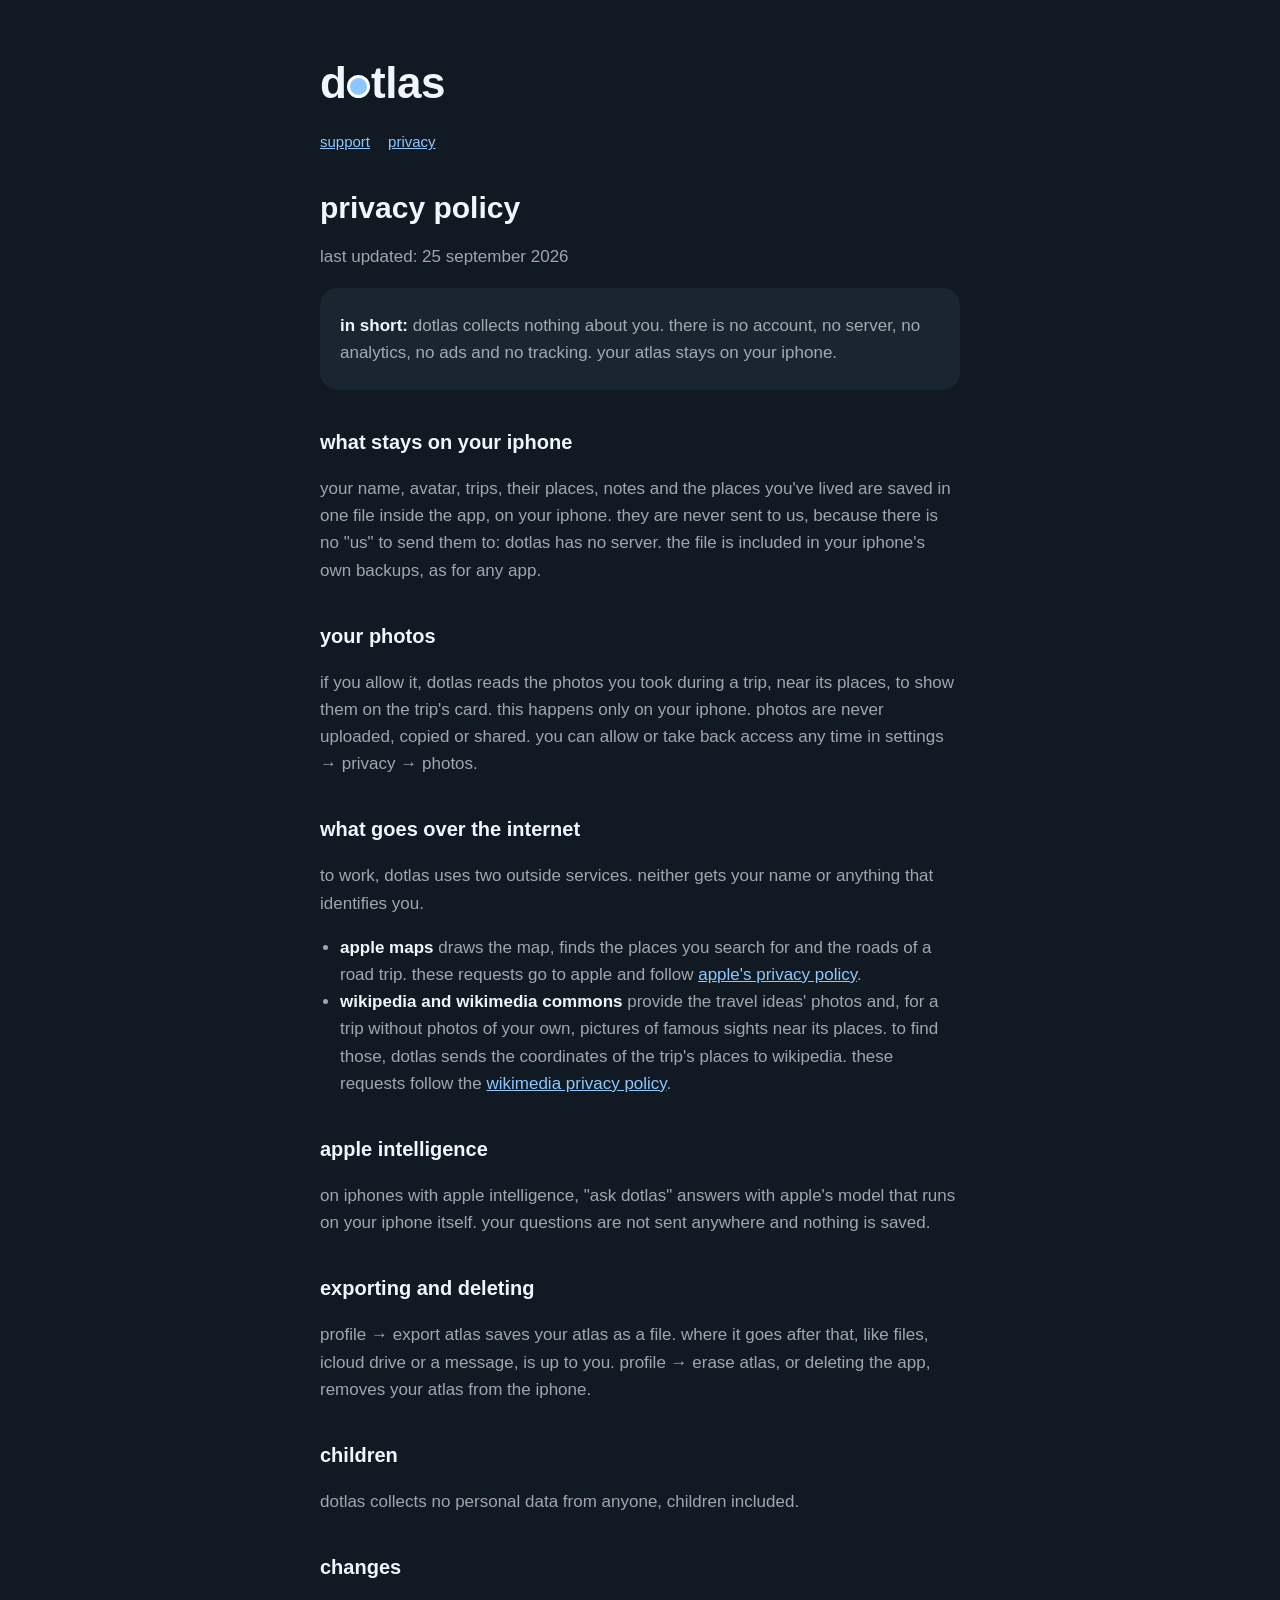
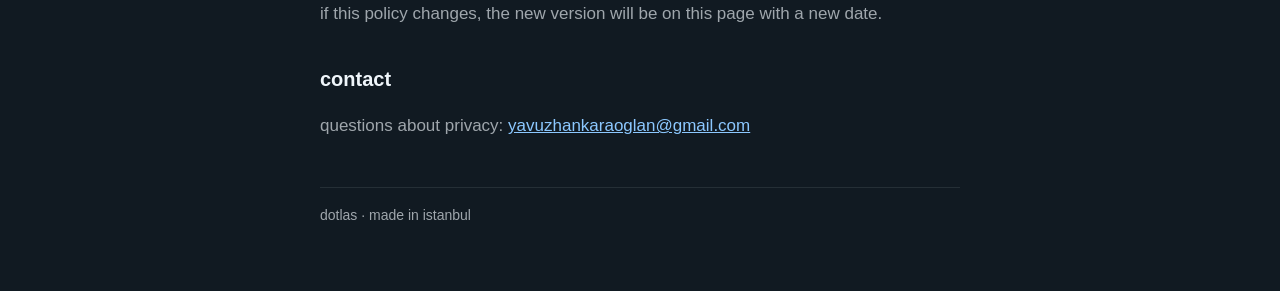
==== privacy.html @ 82443cb1 "Add files via upload" ====
<!doctype html>
<html lang="en">
<head>
  <meta charset="utf-8">
  <meta name="viewport" content="width=device-width, initial-scale=1">
  <title>dotlas · privacy</title>
  <meta name="description" content="the dotlas privacy policy: your atlas stays on your iphone.">
  <link rel="stylesheet" href="style.css">
</head>
<body>
<main>
  <p class="wordmark">d<span class="dot"></span>tlas</p>
  <nav><a href="./">support</a><a href="privacy.html">privacy</a></nav>

  <h1>privacy policy</h1>
  <p>last updated: 25 september 2026</p>

  <div class="card">
    <p><strong>in short:</strong> dotlas collects nothing about you. there is no account, no server, no analytics, no ads and no tracking. your atlas stays on your iphone.</p>
  </div>

  <h2>what stays on your iphone</h2>
  <p>your name, avatar, trips, their places, notes and the places you've lived are saved in one file inside the app, on your iphone. they are never sent to us, because there is no "us" to send them to: dotlas has no server. the file is included in your iphone's own backups, as for any app.</p>

  <h2>your photos</h2>
  <p>if you allow it, dotlas reads the photos you took during a trip, near its places, to show them on the trip's card. this happens only on your iphone. photos are never uploaded, copied or shared. you can allow or take back access any time in settings → privacy → photos.</p>

  <h2>what goes over the internet</h2>
  <p>to work, dotlas uses two outside services. neither gets your name or anything that identifies you.</p>
  <ul>
    <li><strong>apple maps</strong> draws the map, finds the places you search for and the roads of a road trip. these requests go to apple and follow <a href="https://www.apple.com/legal/privacy/">apple's privacy policy</a>.</li>
    <li><strong>wikipedia and wikimedia commons</strong> provide the travel ideas' photos and, for a trip without photos of your own, pictures of famous sights near its places. to find those, dotlas sends the coordinates of the trip's places to wikipedia. these requests follow the <a href="https://foundation.wikimedia.org/wiki/Policy:Privacy_policy">wikimedia privacy policy</a>.</li>
  </ul>

  <h2>apple intelligence</h2>
  <p>on iphones with apple intelligence, "ask dotlas" answers with apple's model that runs on your iphone itself. your questions are not sent anywhere and nothing is saved.</p>

  <h2>exporting and deleting</h2>
  <p>profile → export atlas saves your atlas as a file. where it goes after that, like files, icloud drive or a message, is up to you. profile → erase atlas, or deleting the app, removes your atlas from the iphone.</p>

  <h2>children</h2>
  <p>dotlas collects no personal data from anyone, children included.</p>

  <h2>changes</h2>
  <p>if this policy changes, the new version will be on this page with a new date.</p>

  <h2>contact</h2>
  <p>questions about privacy: <a href="mailto:yavuzhankaraoglan@gmail.com">yavuzhankaraoglan@gmail.com</a></p>

  <footer>dotlas · made in istanbul</footer>
</main>
</body>
</html>
---- style.css ----
:root {
  --bg: #111a22;
  --card: #192530;
  --text: #f0f6fb;
  --muted: rgba(240, 246, 251, 0.64);
  --accent: #8cc8ff;
  --line: rgba(240, 246, 251, 0.09);
}

* { box-sizing: border-box; }

body {
  margin: 0;
  background: var(--bg);
  color: var(--text);
  font: 17px/1.6 -apple-system, BlinkMacSystemFont, "Helvetica Neue", Arial, sans-serif;
}

main {
  max-width: 680px;
  margin: 0 auto;
  padding: 48px 20px 64px;
}

.wordmark {
  color: var(--text);
  font-size: 44px;
  font-weight: 700;
  letter-spacing: -0.01em;
  margin: 0;
  display: inline-flex;
  align-items: baseline;
}

.wordmark .dot {
  display: inline-block;
  width: 0.52em;
  height: 0.52em;
  margin: 0 0.02em;
  border-radius: 50%;
  background: var(--accent);
  border: 0.09em solid #fff;
}

h1 { font-size: 30px; line-height: 1.2; margin: 36px 0 8px; }
h2 { font-size: 20px; margin: 36px 0 8px; }
p, li { color: var(--muted); }
strong { color: var(--text); font-weight: 600; }
ul { padding-left: 20px; }
a { color: var(--accent); }

.card {
  background: var(--card);
  border-radius: 18px;
  padding: 18px 20px;
  margin: 16px 0;
}

.card p { margin: 6px 0; }

nav {
  display: flex;
  gap: 18px;
  margin-top: 12px;
  font-size: 15px;
}

footer {
  margin-top: 48px;
  padding-top: 16px;
  border-top: 1px solid var(--line);
  font-size: 14px;
  color: var(--muted);
}
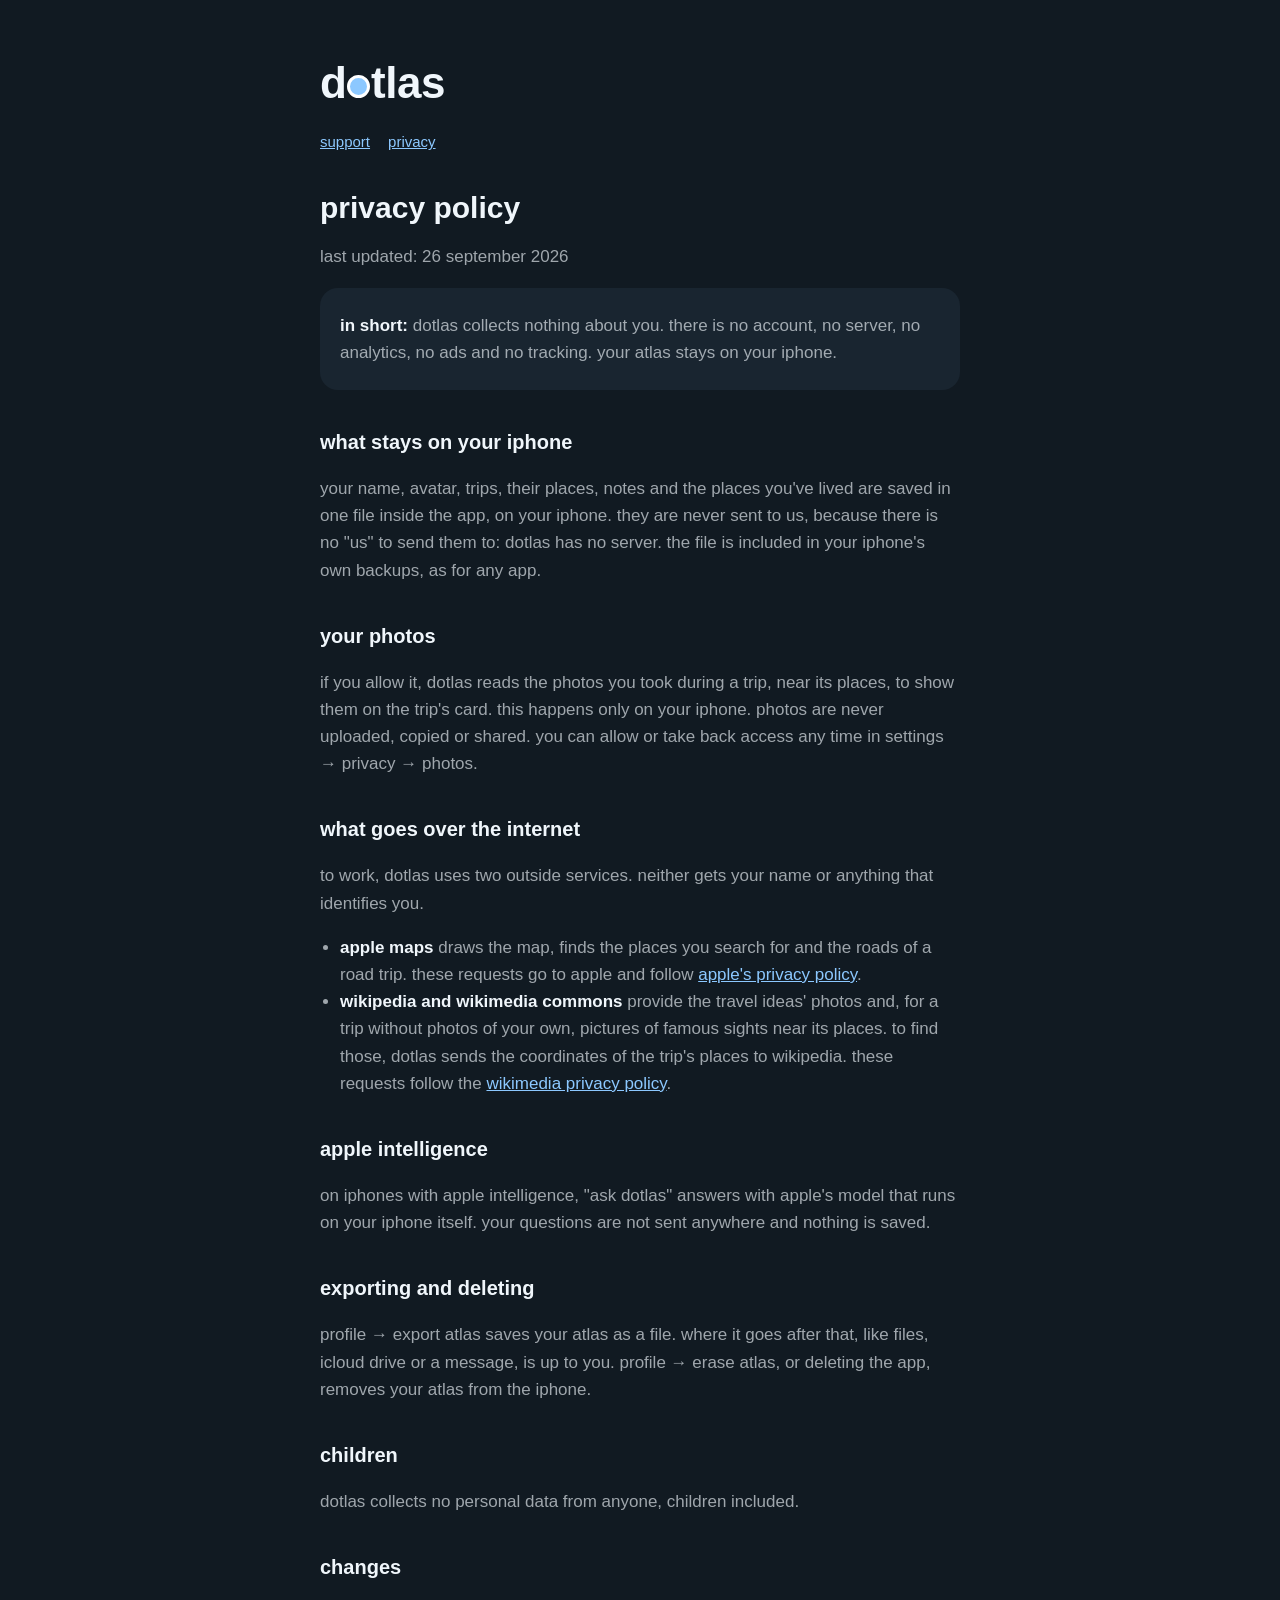
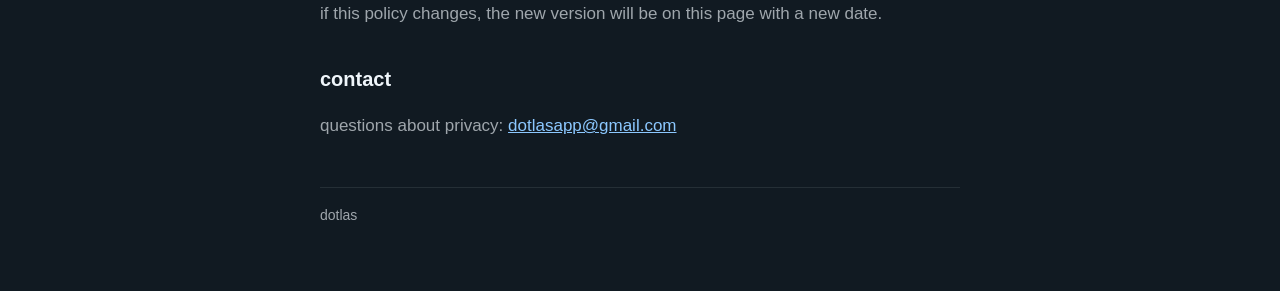
==== commit d6f7870e: "Add files via upload" ====
--- a/privacy.html
+++ b/privacy.html
@@ -13,7 +13,7 @@
   <nav><a href="./">support</a><a href="privacy.html">privacy</a></nav>
 
   <h1>privacy policy</h1>
-  <p>last updated: 25 september 2026</p>
+  <p>last updated: 26 september 2026</p>
 
   <div class="card">
     <p><strong>in short:</strong> dotlas collects nothing about you. there is no account, no server, no analytics, no ads and no tracking. your atlas stays on your iphone.</p>
@@ -45,9 +45,9 @@
   <p>if this policy changes, the new version will be on this page with a new date.</p>
 
   <h2>contact</h2>
-  <p>questions about privacy: <a href="mailto:yavuzhankaraoglan@gmail.com">yavuzhankaraoglan@gmail.com</a></p>
+  <p>questions about privacy: <a href="mailto:dotlasapp@gmail.com">dotlasapp@gmail.com</a></p>
 
-  <footer>dotlas · made in istanbul</footer>
+  <footer>dotlas</footer>
 </main>
 </body>
 </html>
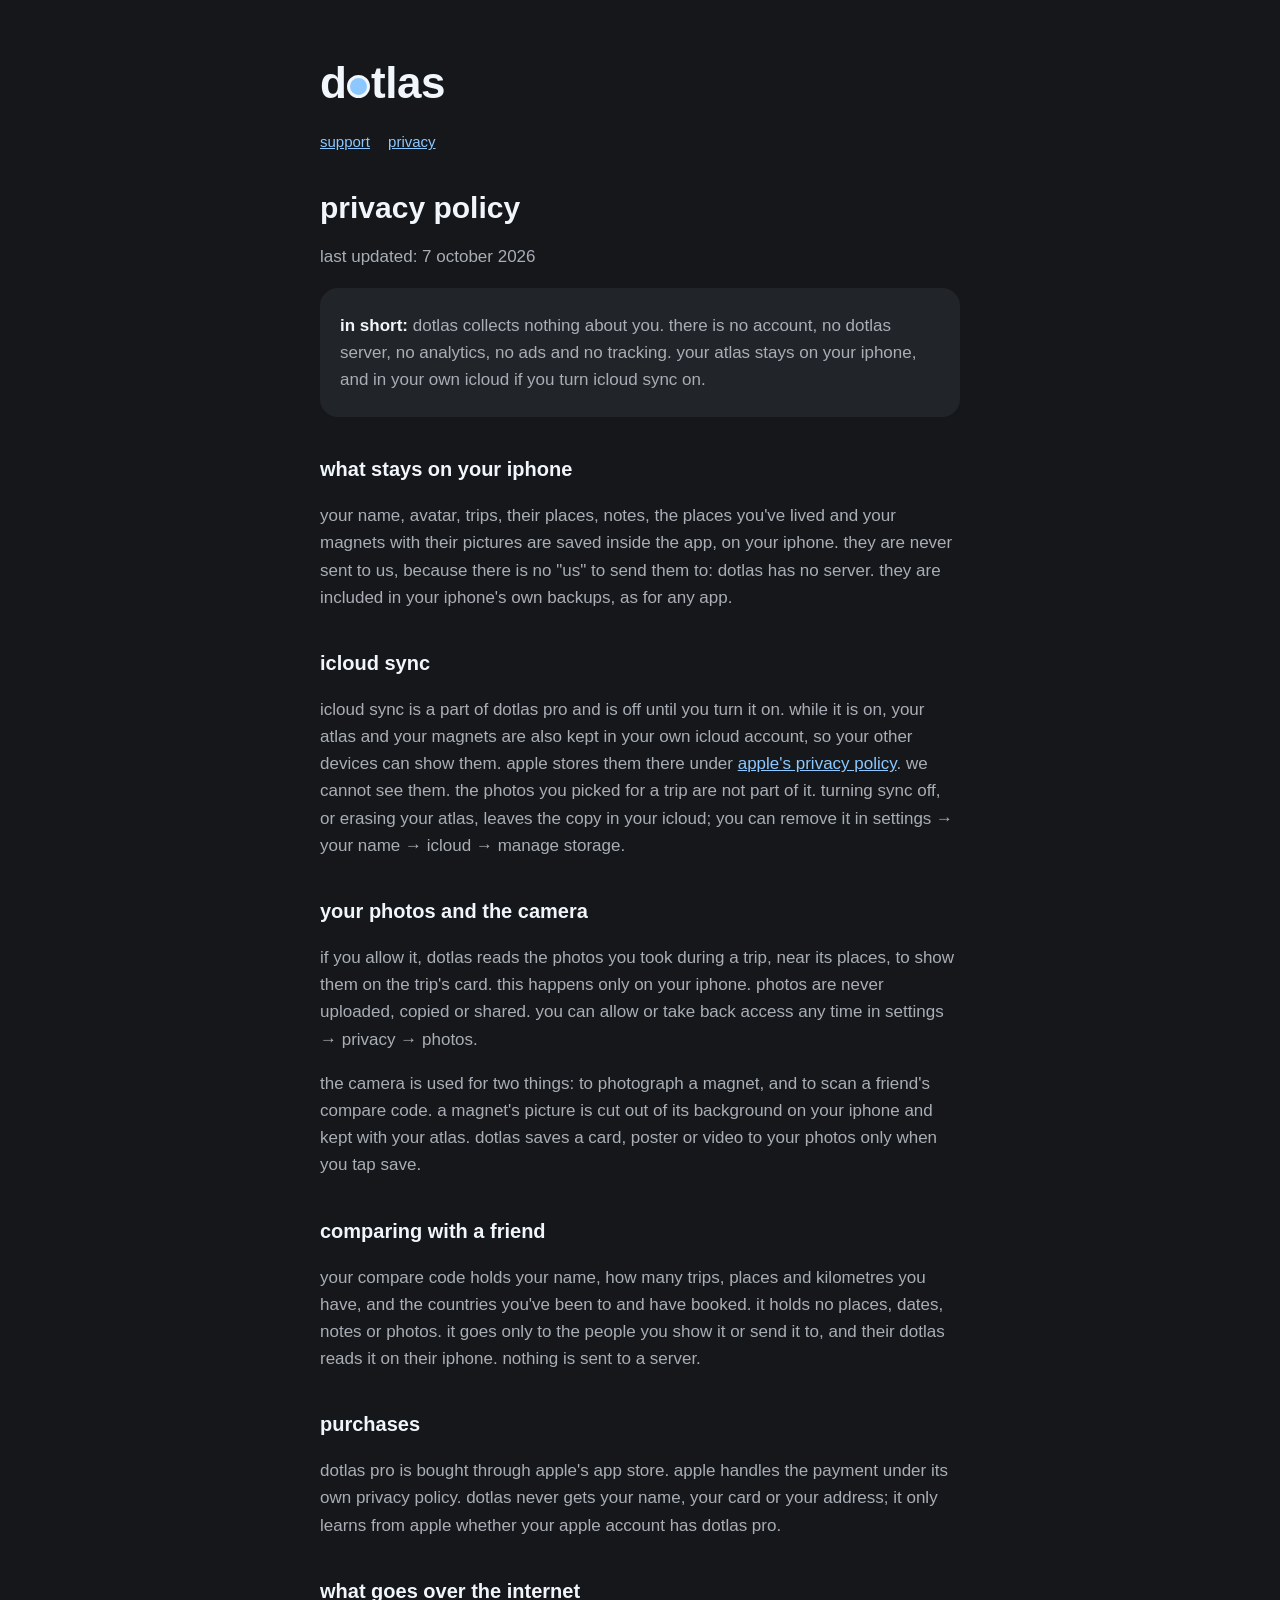
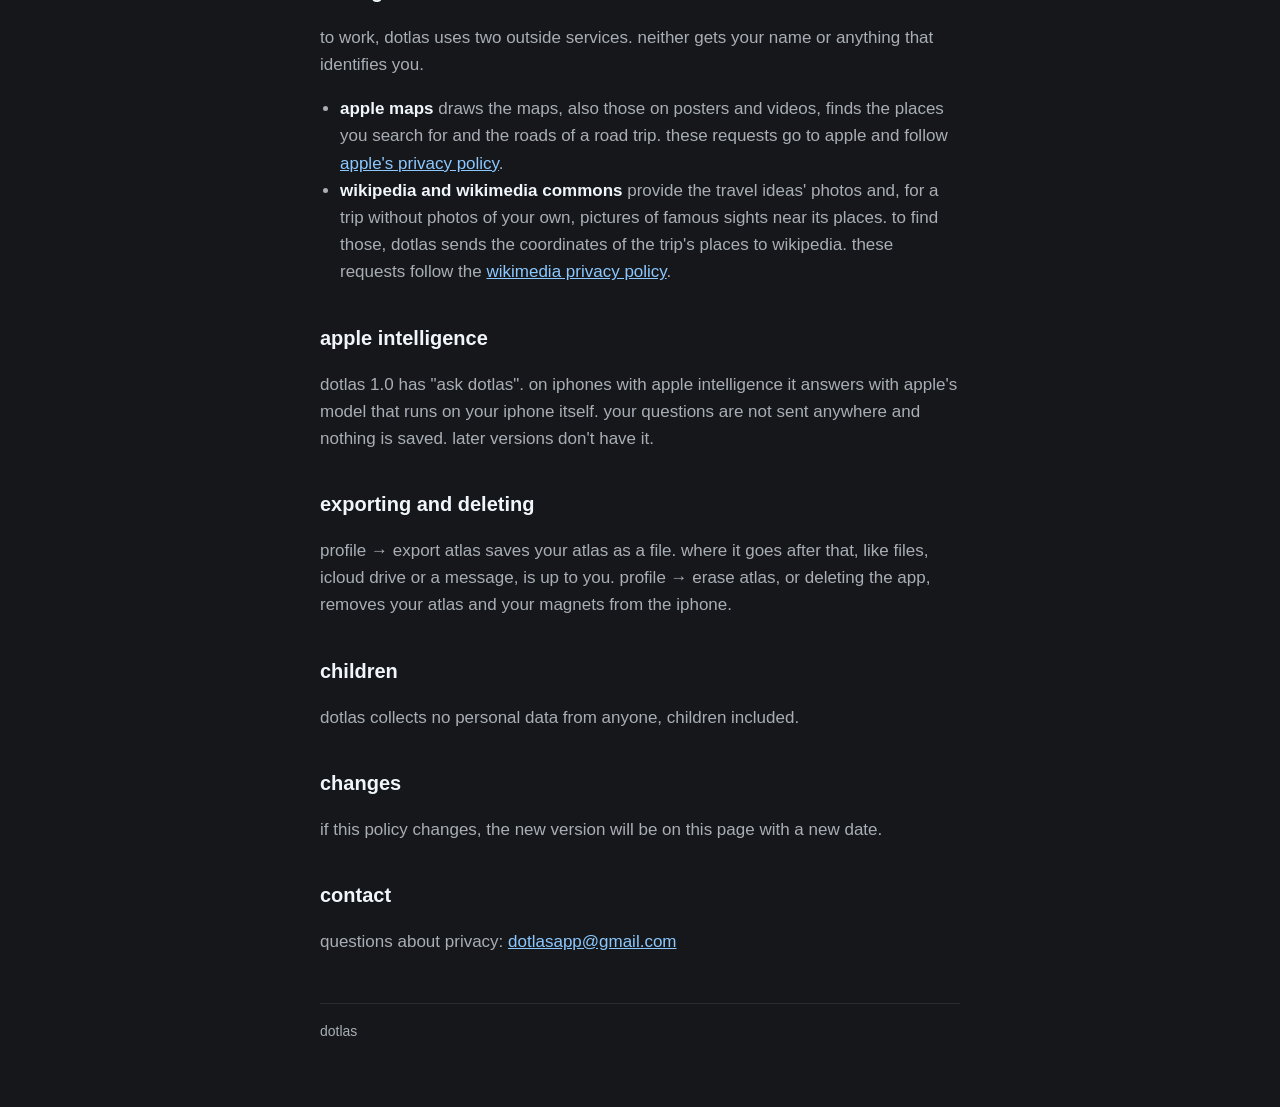
==== commit 73952384: "the app's colours, and the pages brought up to date for dotlas pro support: questions about dotlas p" ====
--- a/privacy.html
+++ b/privacy.html
@@ -3,8 +3,10 @@
 <head>
   <meta charset="utf-8">
   <meta name="viewport" content="width=device-width, initial-scale=1">
+  <meta name="color-scheme" content="dark">
+  <meta name="theme-color" content="#15171a">
   <title>dotlas · privacy</title>
-  <meta name="description" content="the dotlas privacy policy: your atlas stays on your iphone.">
+  <meta name="description" content="the dotlas privacy policy: no account, no dotlas server, no tracking.">
   <link rel="stylesheet" href="style.css">
 </head>
 <body>
@@ -13,30 +15,40 @@
   <nav><a href="./">support</a><a href="privacy.html">privacy</a></nav>
 
   <h1>privacy policy</h1>
-  <p>last updated: 26 september 2026</p>
+  <p>last updated: 7 october 2026</p>
 
   <div class="card">
-    <p><strong>in short:</strong> dotlas collects nothing about you. there is no account, no server, no analytics, no ads and no tracking. your atlas stays on your iphone.</p>
+    <p><strong>in short:</strong> dotlas collects nothing about you. there is no account, no dotlas server, no analytics, no ads and no tracking. your atlas stays on your iphone, and in your own icloud if you turn icloud sync on.</p>
   </div>
 
   <h2>what stays on your iphone</h2>
-  <p>your name, avatar, trips, their places, notes and the places you've lived are saved in one file inside the app, on your iphone. they are never sent to us, because there is no "us" to send them to: dotlas has no server. the file is included in your iphone's own backups, as for any app.</p>
+  <p>your name, avatar, trips, their places, notes, the places you've lived and your magnets with their pictures are saved inside the app, on your iphone. they are never sent to us, because there is no "us" to send them to: dotlas has no server. they are included in your iphone's own backups, as for any app.</p>
 
-  <h2>your photos</h2>
+  <h2>icloud sync</h2>
+  <p>icloud sync is a part of dotlas pro and is off until you turn it on. while it is on, your atlas and your magnets are also kept in your own icloud account, so your other devices can show them. apple stores them there under <a href="https://www.apple.com/legal/privacy/">apple's privacy policy</a>. we cannot see them. the photos you picked for a trip are not part of it. turning sync off, or erasing your atlas, leaves the copy in your icloud; you can remove it in settings → your name → icloud → manage storage.</p>
+
+  <h2>your photos and the camera</h2>
   <p>if you allow it, dotlas reads the photos you took during a trip, near its places, to show them on the trip's card. this happens only on your iphone. photos are never uploaded, copied or shared. you can allow or take back access any time in settings → privacy → photos.</p>
+  <p>the camera is used for two things: to photograph a magnet, and to scan a friend's compare code. a magnet's picture is cut out of its background on your iphone and kept with your atlas. dotlas saves a card, poster or video to your photos only when you tap save.</p>
+
+  <h2>comparing with a friend</h2>
+  <p>your compare code holds your name, how many trips, places and kilometres you have, and the countries you've been to and have booked. it holds no places, dates, notes or photos. it goes only to the people you show it or send it to, and their dotlas reads it on their iphone. nothing is sent to a server.</p>
+
+  <h2>purchases</h2>
+  <p>dotlas pro is bought through apple's app store. apple handles the payment under its own privacy policy. dotlas never gets your name, your card or your address; it only learns from apple whether your apple account has dotlas pro.</p>
 
   <h2>what goes over the internet</h2>
   <p>to work, dotlas uses two outside services. neither gets your name or anything that identifies you.</p>
   <ul>
-    <li><strong>apple maps</strong> draws the map, finds the places you search for and the roads of a road trip. these requests go to apple and follow <a href="https://www.apple.com/legal/privacy/">apple's privacy policy</a>.</li>
+    <li><strong>apple maps</strong> draws the maps, also those on posters and videos, finds the places you search for and the roads of a road trip. these requests go to apple and follow <a href="https://www.apple.com/legal/privacy/">apple's privacy policy</a>.</li>
     <li><strong>wikipedia and wikimedia commons</strong> provide the travel ideas' photos and, for a trip without photos of your own, pictures of famous sights near its places. to find those, dotlas sends the coordinates of the trip's places to wikipedia. these requests follow the <a href="https://foundation.wikimedia.org/wiki/Policy:Privacy_policy">wikimedia privacy policy</a>.</li>
   </ul>
 
   <h2>apple intelligence</h2>
-  <p>on iphones with apple intelligence, "ask dotlas" answers with apple's model that runs on your iphone itself. your questions are not sent anywhere and nothing is saved.</p>
+  <p>dotlas 1.0 has "ask dotlas". on iphones with apple intelligence it answers with apple's model that runs on your iphone itself. your questions are not sent anywhere and nothing is saved. later versions don't have it.</p>
 
   <h2>exporting and deleting</h2>
-  <p>profile → export atlas saves your atlas as a file. where it goes after that, like files, icloud drive or a message, is up to you. profile → erase atlas, or deleting the app, removes your atlas from the iphone.</p>
+  <p>profile → export atlas saves your atlas as a file. where it goes after that, like files, icloud drive or a message, is up to you. profile → erase atlas, or deleting the app, removes your atlas and your magnets from the iphone.</p>
 
   <h2>children</h2>
   <p>dotlas collects no personal data from anyone, children included.</p>
--- a/style.css
+++ b/style.css
@@ -1,10 +1,10 @@
 :root {
-  --bg: #111a22;
-  --card: #192530;
+  --bg: #15171a;
+  --card: #212428;
   --text: #f0f6fb;
-  --muted: rgba(240, 246, 251, 0.64);
+  --muted: #a9aeb6;
   --accent: #8cc8ff;
-  --line: rgba(240, 246, 251, 0.09);
+  --line: rgba(255, 255, 255, 0.09);
 }
 
 * { box-sizing: border-box; }
@@ -39,7 +39,7 @@
   margin: 0 0.02em;
   border-radius: 50%;
   background: var(--accent);
-  border: 0.09em solid #fff;
+  border: 0.09em solid var(--text);
 }
 
 h1 { font-size: 30px; line-height: 1.2; margin: 36px 0 8px; }
@@ -58,6 +58,18 @@
 
 .card p { margin: 6px 0; }
 
+.tag {
+  display: inline-block;
+  margin-left: 6px;
+  padding: 1px 7px;
+  border-radius: 8px;
+  background: rgba(140, 200, 255, 0.16);
+  color: var(--accent);
+  font-size: 12px;
+  font-weight: 600;
+  vertical-align: 2px;
+}
+
 nav {
   display: flex;
   gap: 18px;
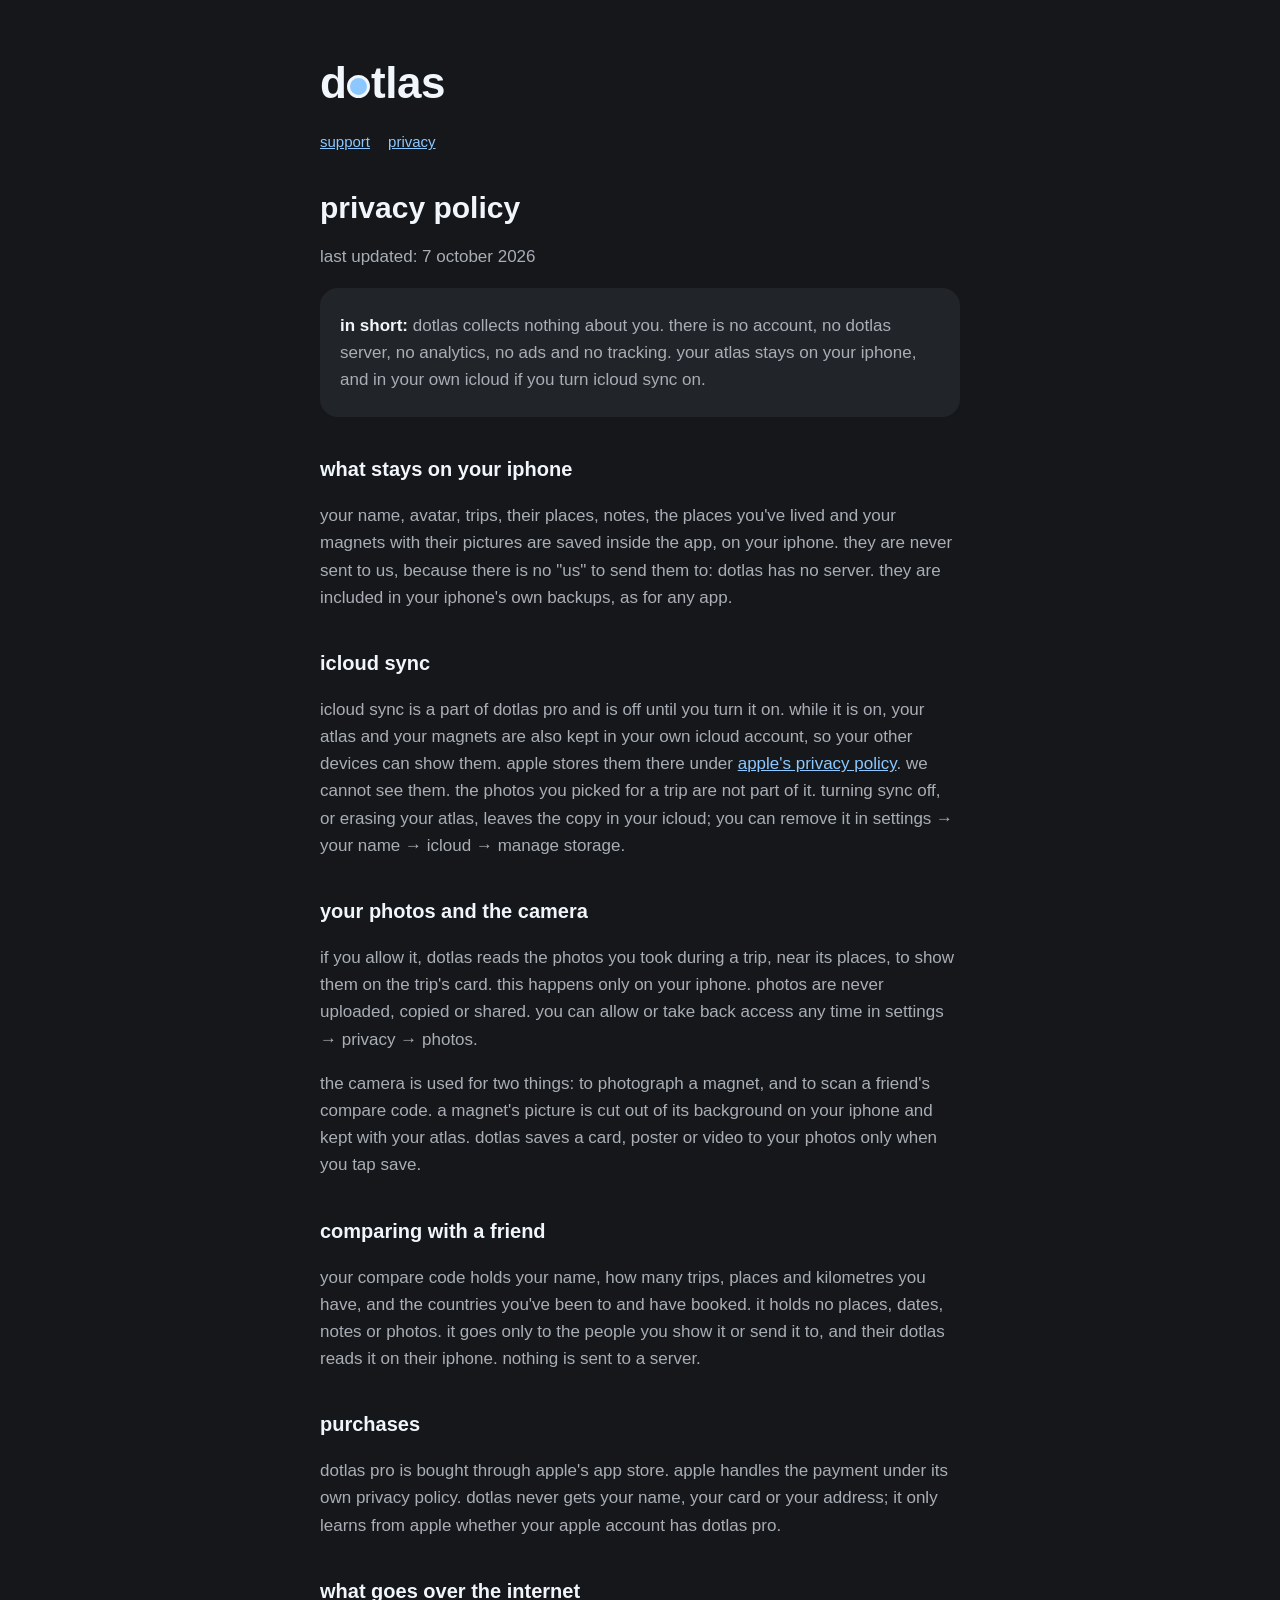
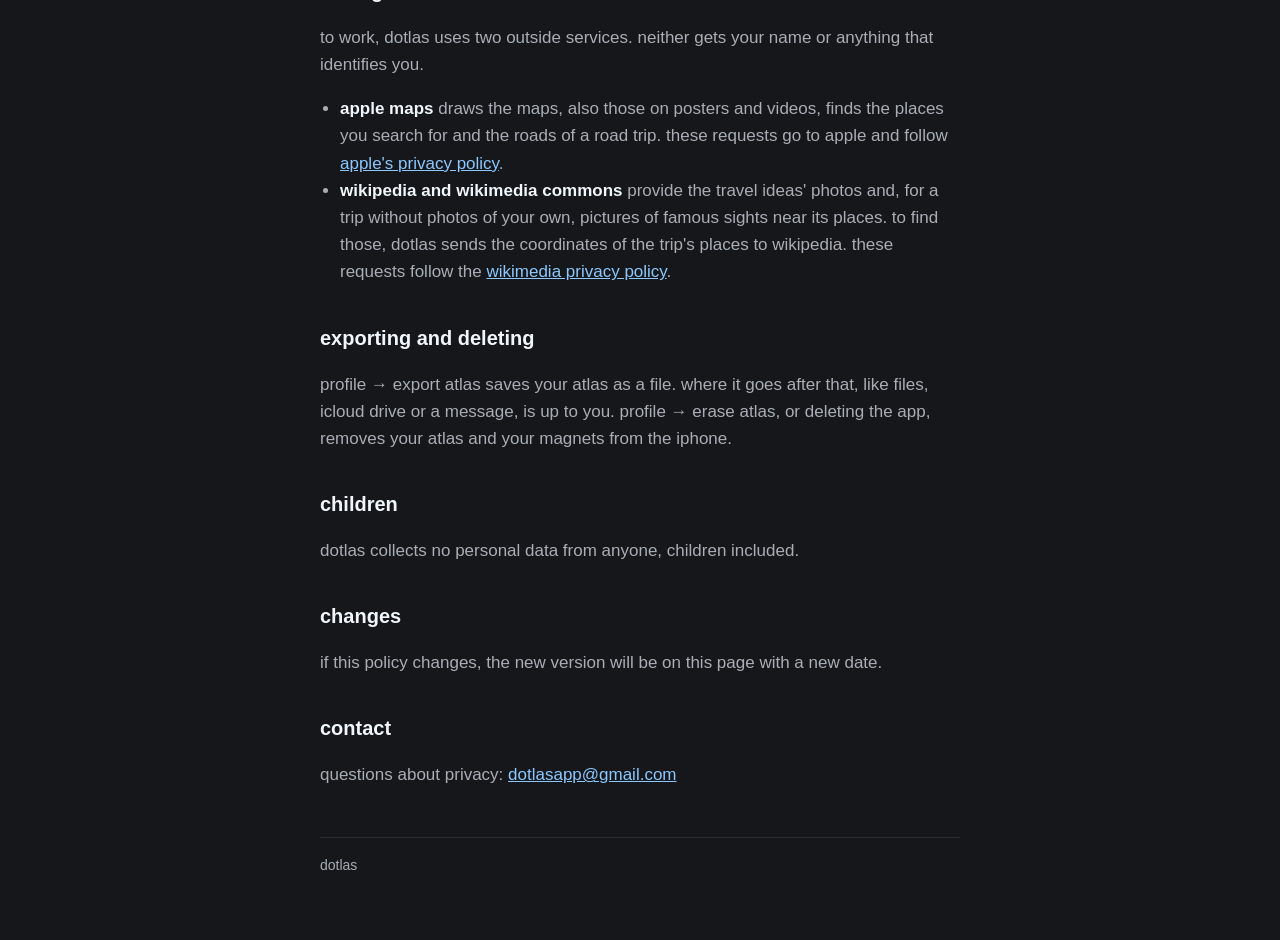
==== commit 7acc2508: "privacy: ask dotlas is gone" ====
--- a/privacy.html
+++ b/privacy.html
@@ -44,9 +44,6 @@
     <li><strong>wikipedia and wikimedia commons</strong> provide the travel ideas' photos and, for a trip without photos of your own, pictures of famous sights near its places. to find those, dotlas sends the coordinates of the trip's places to wikipedia. these requests follow the <a href="https://foundation.wikimedia.org/wiki/Policy:Privacy_policy">wikimedia privacy policy</a>.</li>
   </ul>
 
-  <h2>apple intelligence</h2>
-  <p>dotlas 1.0 has "ask dotlas". on iphones with apple intelligence it answers with apple's model that runs on your iphone itself. your questions are not sent anywhere and nothing is saved. later versions don't have it.</p>
-
   <h2>exporting and deleting</h2>
   <p>profile → export atlas saves your atlas as a file. where it goes after that, like files, icloud drive or a message, is up to you. profile → erase atlas, or deleting the app, removes your atlas and your magnets from the iphone.</p>
 
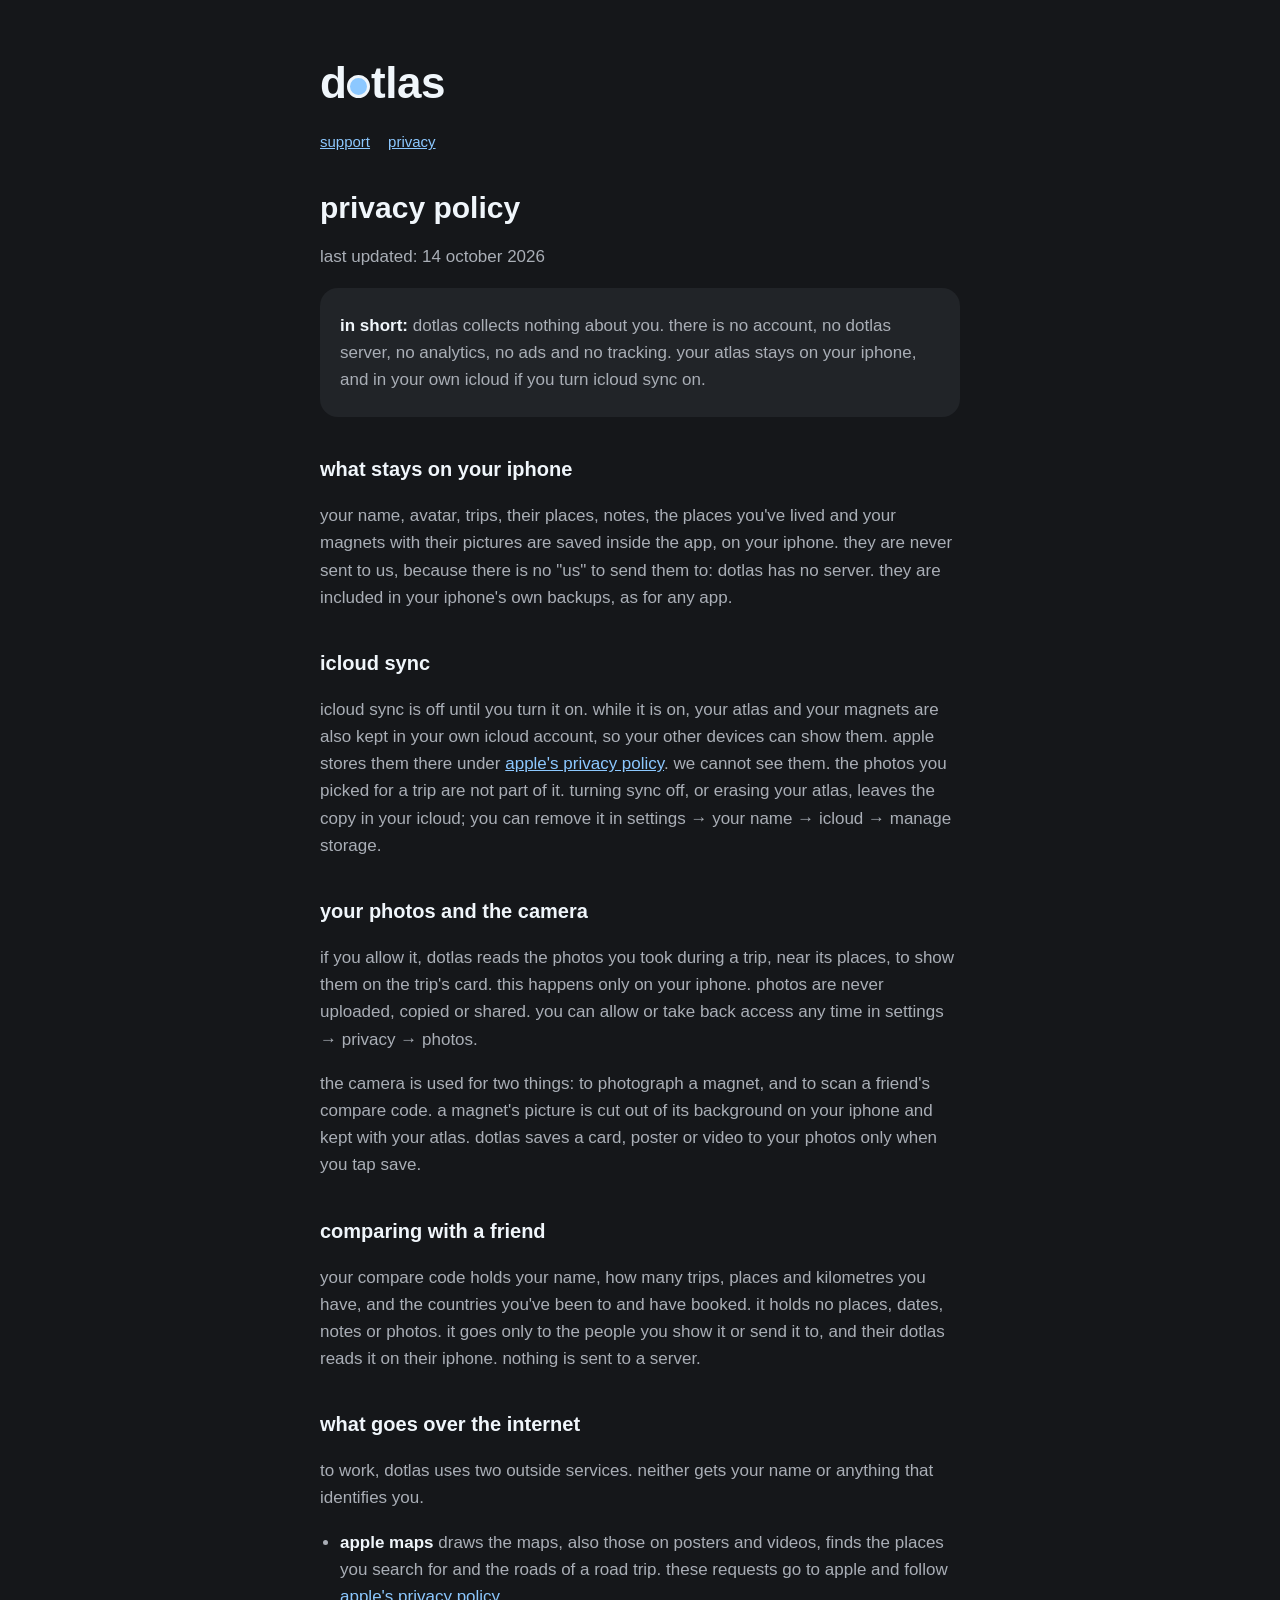
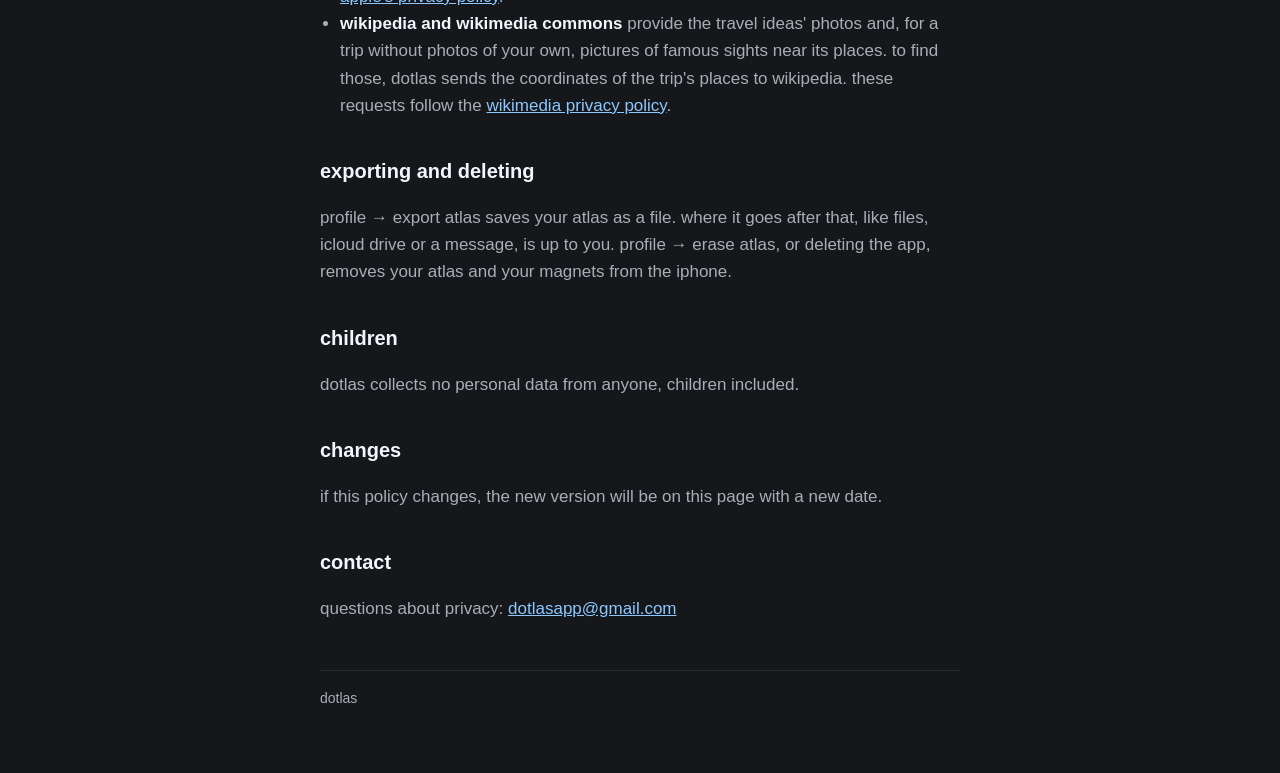
==== commit bf7fdb6b: "no more dotlas pro: every feature is free" ====
--- a/privacy.html
+++ b/privacy.html
@@ -15,7 +15,7 @@
   <nav><a href="./">support</a><a href="privacy.html">privacy</a></nav>
 
   <h1>privacy policy</h1>
-  <p>last updated: 7 october 2026</p>
+  <p>last updated: 14 october 2026</p>
 
   <div class="card">
     <p><strong>in short:</strong> dotlas collects nothing about you. there is no account, no dotlas server, no analytics, no ads and no tracking. your atlas stays on your iphone, and in your own icloud if you turn icloud sync on.</p>
@@ -25,7 +25,7 @@
   <p>your name, avatar, trips, their places, notes, the places you've lived and your magnets with their pictures are saved inside the app, on your iphone. they are never sent to us, because there is no "us" to send them to: dotlas has no server. they are included in your iphone's own backups, as for any app.</p>
 
   <h2>icloud sync</h2>
-  <p>icloud sync is a part of dotlas pro and is off until you turn it on. while it is on, your atlas and your magnets are also kept in your own icloud account, so your other devices can show them. apple stores them there under <a href="https://www.apple.com/legal/privacy/">apple's privacy policy</a>. we cannot see them. the photos you picked for a trip are not part of it. turning sync off, or erasing your atlas, leaves the copy in your icloud; you can remove it in settings → your name → icloud → manage storage.</p>
+  <p>icloud sync is off until you turn it on. while it is on, your atlas and your magnets are also kept in your own icloud account, so your other devices can show them. apple stores them there under <a href="https://www.apple.com/legal/privacy/">apple's privacy policy</a>. we cannot see them. the photos you picked for a trip are not part of it. turning sync off, or erasing your atlas, leaves the copy in your icloud; you can remove it in settings → your name → icloud → manage storage.</p>
 
   <h2>your photos and the camera</h2>
   <p>if you allow it, dotlas reads the photos you took during a trip, near its places, to show them on the trip's card. this happens only on your iphone. photos are never uploaded, copied or shared. you can allow or take back access any time in settings → privacy → photos.</p>
@@ -33,9 +33,6 @@
 
   <h2>comparing with a friend</h2>
   <p>your compare code holds your name, how many trips, places and kilometres you have, and the countries you've been to and have booked. it holds no places, dates, notes or photos. it goes only to the people you show it or send it to, and their dotlas reads it on their iphone. nothing is sent to a server.</p>
-
-  <h2>purchases</h2>
-  <p>dotlas pro is bought through apple's app store. apple handles the payment under its own privacy policy. dotlas never gets your name, your card or your address; it only learns from apple whether your apple account has dotlas pro.</p>
 
   <h2>what goes over the internet</h2>
   <p>to work, dotlas uses two outside services. neither gets your name or anything that identifies you.</p>
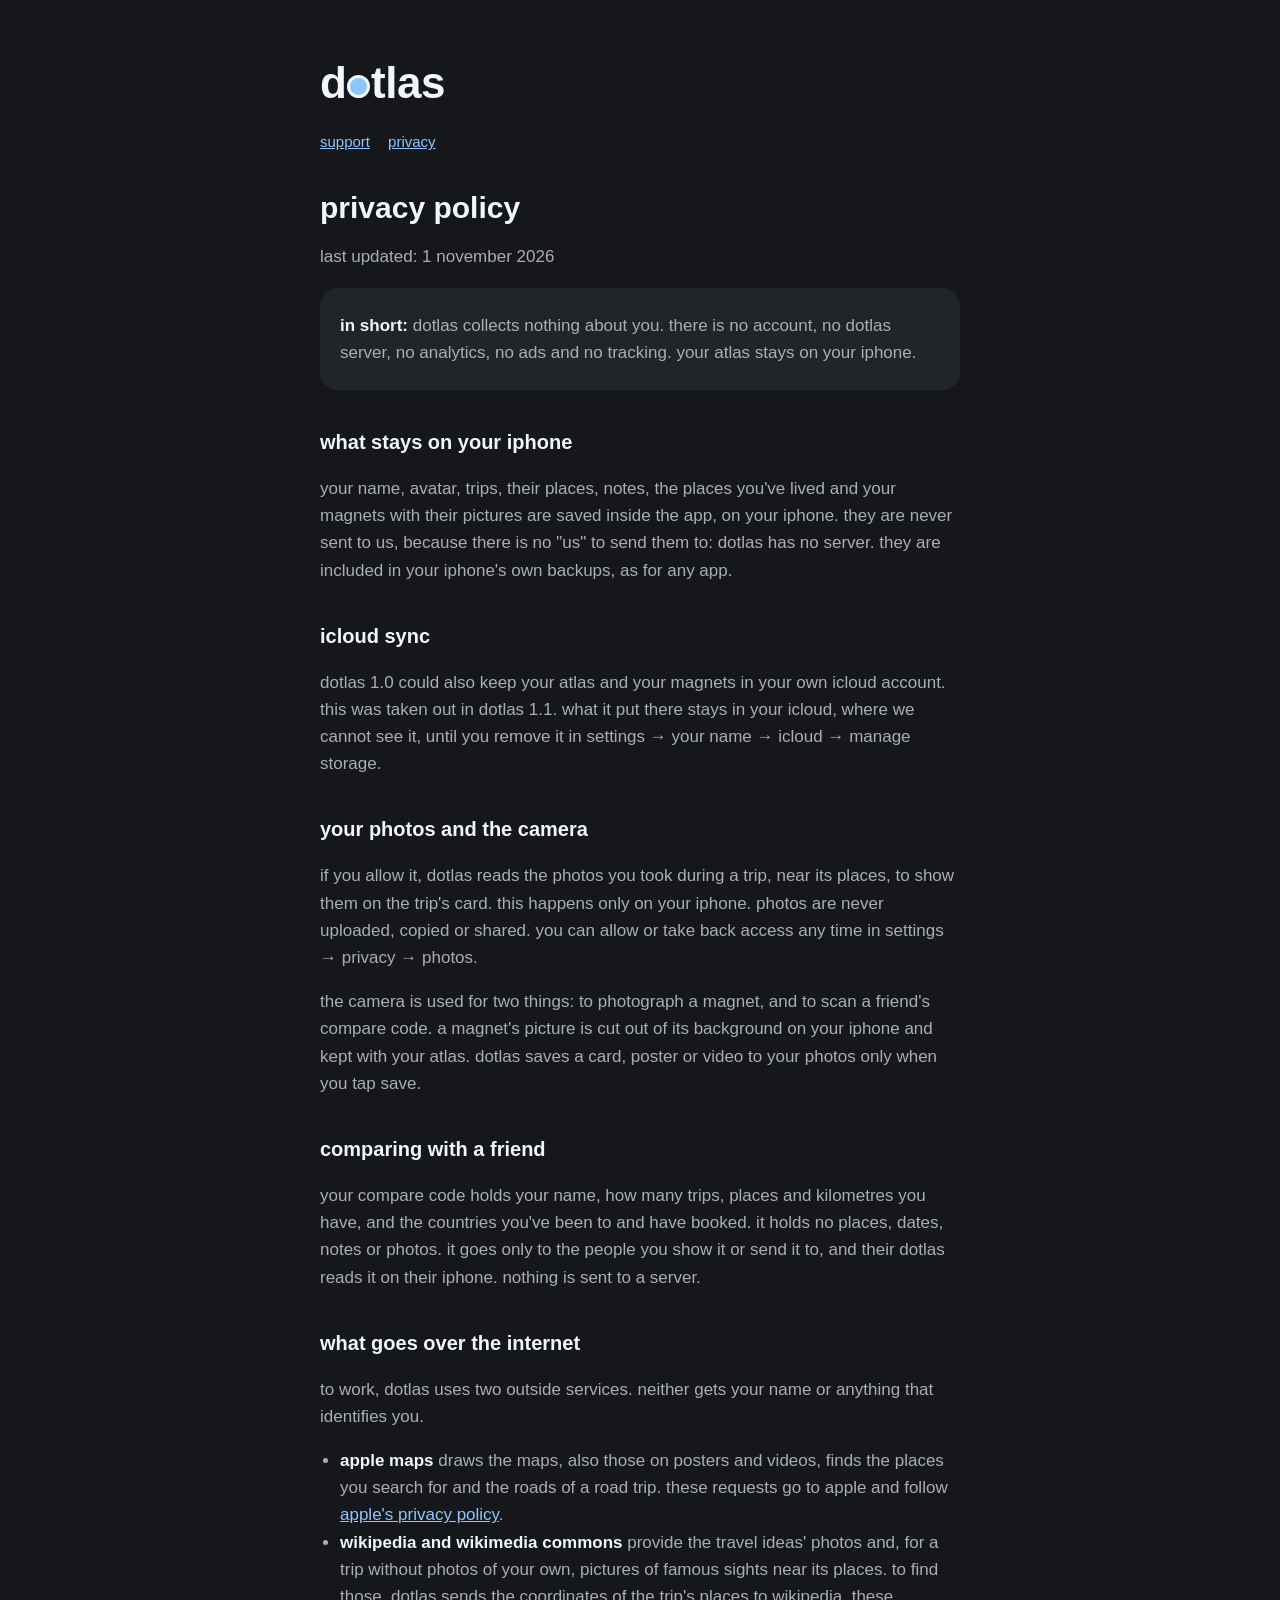
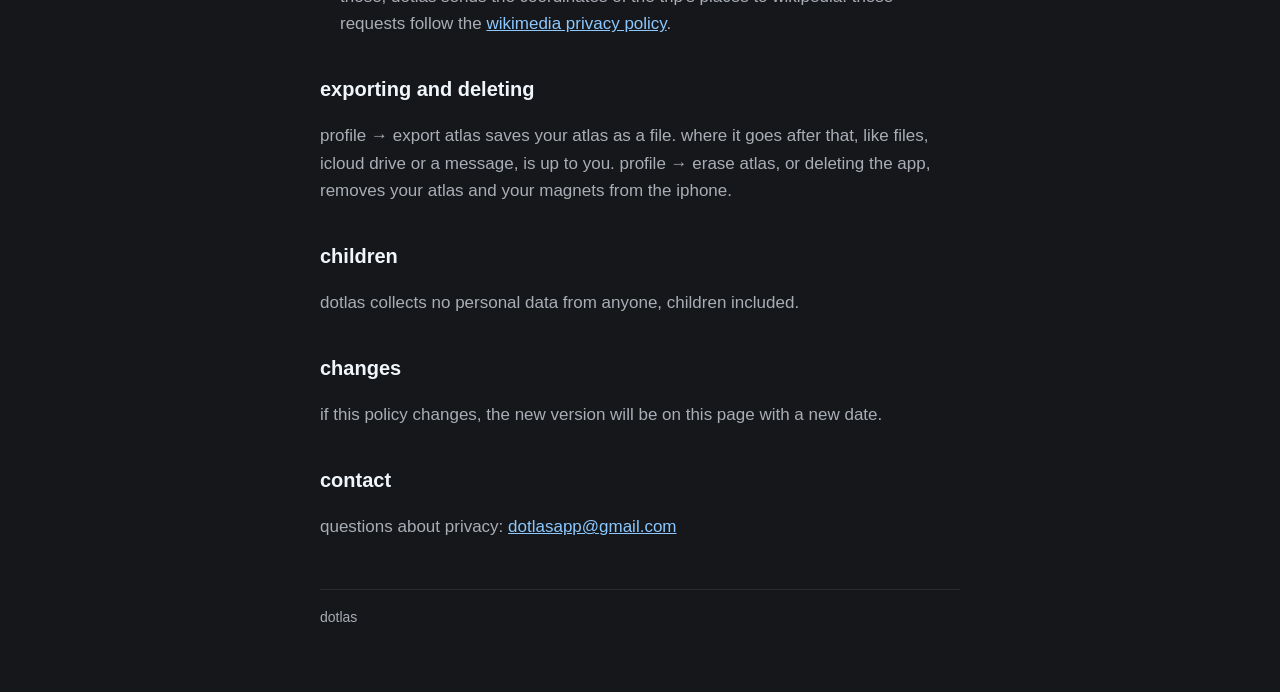
==== commit d276554c: "dotlas 1.1: icloud sync taken out" ====
--- a/privacy.html
+++ b/privacy.html
@@ -15,17 +15,17 @@
   <nav><a href="./">support</a><a href="privacy.html">privacy</a></nav>
 
   <h1>privacy policy</h1>
-  <p>last updated: 14 october 2026</p>
+  <p>last updated: 1 november 2026</p>
 
   <div class="card">
-    <p><strong>in short:</strong> dotlas collects nothing about you. there is no account, no dotlas server, no analytics, no ads and no tracking. your atlas stays on your iphone, and in your own icloud if you turn icloud sync on.</p>
+    <p><strong>in short:</strong> dotlas collects nothing about you. there is no account, no dotlas server, no analytics, no ads and no tracking. your atlas stays on your iphone.</p>
   </div>
 
   <h2>what stays on your iphone</h2>
   <p>your name, avatar, trips, their places, notes, the places you've lived and your magnets with their pictures are saved inside the app, on your iphone. they are never sent to us, because there is no "us" to send them to: dotlas has no server. they are included in your iphone's own backups, as for any app.</p>
 
   <h2>icloud sync</h2>
-  <p>icloud sync is off until you turn it on. while it is on, your atlas and your magnets are also kept in your own icloud account, so your other devices can show them. apple stores them there under <a href="https://www.apple.com/legal/privacy/">apple's privacy policy</a>. we cannot see them. the photos you picked for a trip are not part of it. turning sync off, or erasing your atlas, leaves the copy in your icloud; you can remove it in settings → your name → icloud → manage storage.</p>
+  <p>dotlas 1.0 could also keep your atlas and your magnets in your own icloud account. this was taken out in dotlas 1.1. what it put there stays in your icloud, where we cannot see it, until you remove it in settings → your name → icloud → manage storage.</p>
 
   <h2>your photos and the camera</h2>
   <p>if you allow it, dotlas reads the photos you took during a trip, near its places, to show them on the trip's card. this happens only on your iphone. photos are never uploaded, copied or shared. you can allow or take back access any time in settings → privacy → photos.</p>
